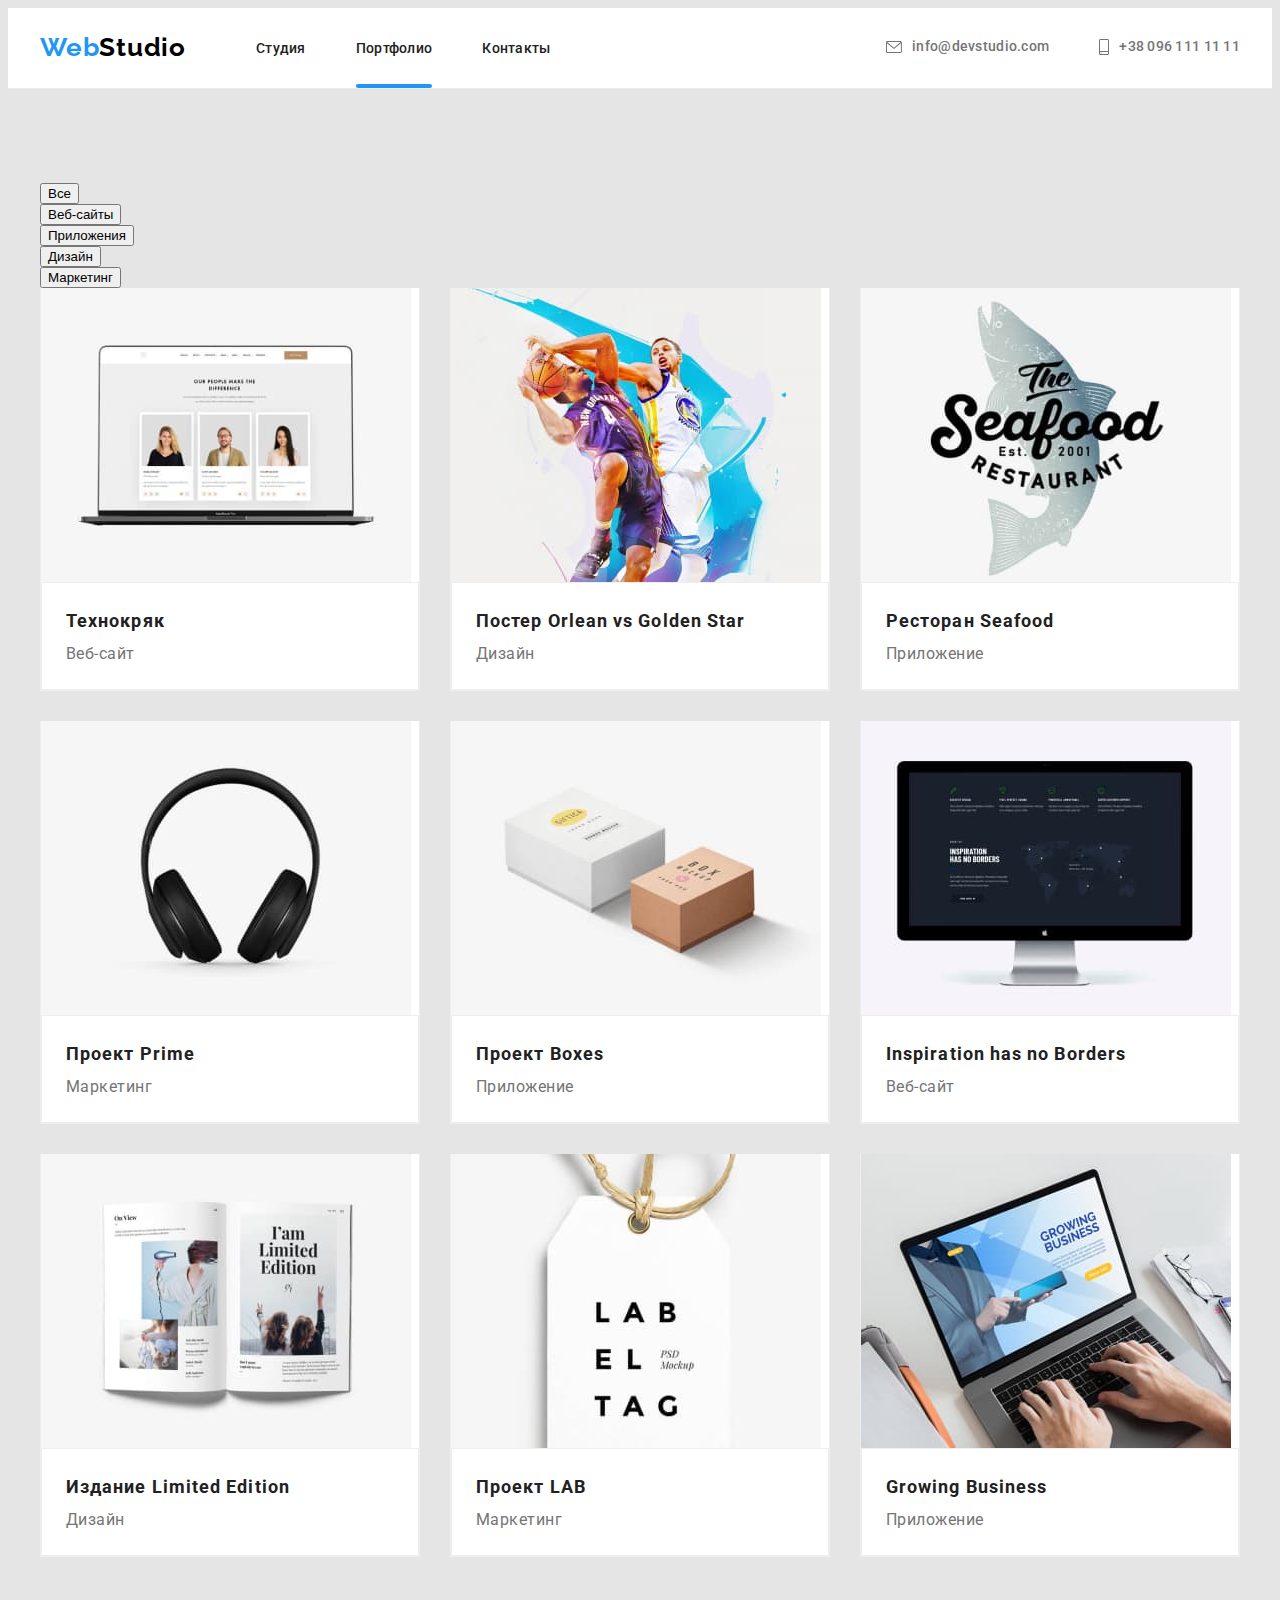
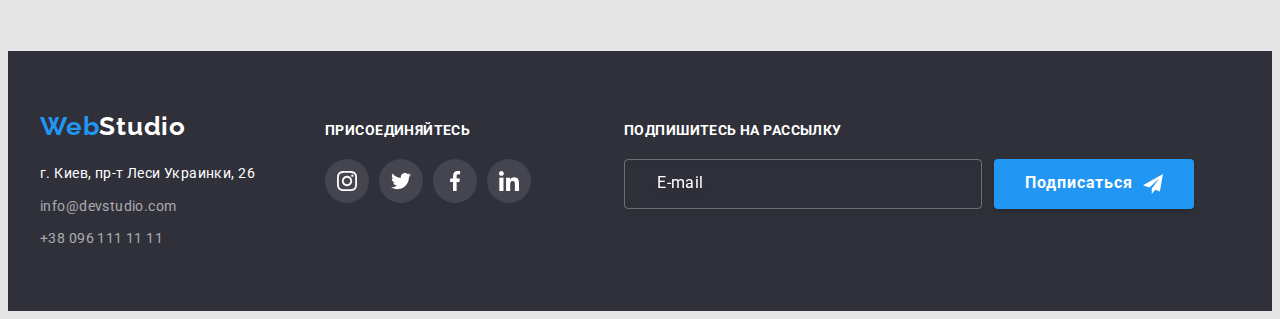
==== portfolio.html @ 43fce26d "start" ====
<!DOCTYPE html>
<html lang="ru">
  <head>
    <meta charset="UTF-8" />
    <meta http-equiv="X-UA-Compatible" content="IE=edge" />
    <meta name="viewport" content="width=device-width, initial-scale=1.0" />
    <title>Portfolio</title>
    <link
      rel="stylesheet"
      href="https://cdnjs.cloudflare.com/ajax/libs/modern-normalize/1.1.0/modern-normalize.min.css"
      integrity="sha512-wpPYUAdjBVSE4KJnH1VR1HeZfpl1ub8YT/NKx4PuQ5NmX2tKuGu6U/JRp5y+Y8XG2tV+wKQpNHVUX03MfMFn9Q=="
      crossorigin="anonymous"
      referrerpolicy="no-referrer"
    />
    <link rel="preconnect" href="https://fonts.googleapis.com" />
    <link rel="preconnect" href="https://fonts.gstatic.com" crossorigin />
    <link
      href="https://fonts.googleapis.com/css2?family=Raleway:wght@700&family=Roboto:wght@400;500;700;900&display=swap"
      rel="stylesheet"
    />
    <link rel="stylesheet" href="./css/styles.css" />
  </head>
  <body>
    <!-- Header -->
    <header class="header">
      <div class="container header-container">
        <nav class="header-navigation">
          <a class="link header-logo logo" href=""
            >Web<span class="header-web-logo logo">Studio</span></a
          >
          <ul class="list header-list">
            <li class="header-item">
              <a class="link header-link" href="./index.html">Студия</a>
            </li>
            <li class="header-item">
              <a class="link header-link current" href="">Портфолио</a>
            </li>
            <li class="header-item">
              <a class="link header-link" href="">Контакты</a>
            </li>
          </ul>
        </nav>
        <div class="header-conect">
          <a class="link header-mail" href="mailto:info@devstudio.com">
            <svg class="header-icon" width="16" height="12">
              <use href="./image/icons.svg#icon-mail"></use>
            </svg>
            info@devstudio.com</a
          >
          <a class="link header-tel" href="tel:+380961111111">
            <svg class="header-icon" width="10" height="16">
              <use href="./image/icons.svg#icon-smartphone"></use>
            </svg>
            +38 096 111 11 11</a
          >
        </div>
      </div>
    </header>
    <!-- Hero -->
    <main class="portfolio-hero">
      <section class="portfolio-hero-section section">
        <div class="container">
          <div class="filters-button">
            <ul class="list filters-list">
              <li class="filters-item">
                <button type="button" class="btn-item">Все</button>
              </li>
              <li class="filters-item">
                <button type="button" class="btn-item">Веб-сайты</button>
              </li>
              <li class="filters-item">
                <button type="button" class="btn-item">Приложения</button>
              </li>
              <li class="filters-item">
                <button type="button" class="btn-item">Дизайн</button>
              </li>
              <li class="filters-item">
                <button type="button" class="btn-item">Маркетинг</button>
              </li>
            </ul>
          </div>
          <ul class="list projects-list">
            <li class="project-item">
              <a href="" class="link project-link">
                <div class="project-item-wrap">
                  <img
                    src="./image/openlaptop.jpg"
                    alt="ноутбук із відкритим веб-сайтом"
                    width="370"
                    height="294"
                  />
                  <p class="project-top-text">
                    Технокряк это современная площадка распространения
                    коронавируса. Компании используют эту платформу для
                    цифрового шпионажа и атак на защищённые сервера конкурентов.
                  </p>
                </div>
                <div class="project-titles">
                  <h3 class="project-name">Технокряк</h3>
                  <p class="project-description">Веб-сайт</p>
                </div>
              </a>
            </li>
            <li class="project-item">
              <a href="" class="link project-link">
                <div class="project-item-wrap">
                  <img
                    src="./image/basketball.jpg"
                    alt="два чоловіка іграють у баскетбол"
                    width="370"
                    height="294"
                  />
                  <p class="project-top-text">
                    Технокряк это современная площадка распространения
                    коронавируса. Компании используют эту платформу для
                    цифрового шпионажа и атак на защищённые сервера конкурентов.
                  </p>
                </div>
                <div class="project-titles">
                  <h3 class="project-name">
                    Постер <span lang="en">Orlean vs Golden Star</span>
                  </h3>
                  <p class="project-description">Дизайн</p>
                </div>
              </a>
            </li>
            <li class="project-item">
              <a href="" class="link project-link">
                <div class="project-item-wrap">
                  <img
                    src="./image/logo.jpg"
                    alt="лейбл ресторану"
                    width="370"
                    height="294"
                  />
                  <p class="project-top-text">
                    Технокряк это современная площадка распространения
                    коронавируса. Компании используют эту платформу для
                    цифрового шпионажа и атак на защищённые сервера конкурентов.
                  </p>
                </div>
                <div class="project-titles">
                  <h3 class="project-name">
                    Ресторан <span lang="en">Seafood</span>
                  </h3>
                  <p class="project-description">Приложение</p>
                </div>
              </a>
            </li>
            <li class="project-item">
              <a href="" class="link project-link">
                <div class="project-item-wrap">
                  <img
                    src="./image/headphons.jpg"
                    alt="наушники"
                    width="370"
                    height="294"
                  />
                  <p class="project-top-text">
                    Технокряк это современная площадка распространения
                    коронавируса. Компании используют эту платформу для
                    цифрового шпионажа и атак на защищённые сервера конкурентов.
                  </p>
                </div>
                <div class="project-titles">
                  <h3 class="project-name">
                    Проект <span lang="en">Prime</span>
                  </h3>
                  <p class="project-description">Маркетинг</p>
                </div>
              </a>
            </li>
            <li class="project-item">
              <a href="" class="link project-link">
                <div class="project-item-wrap">
                  <img
                    src="./image/boxex.jpg"
                    alt="дві коробки"
                    width="370"
                    height="294"
                  />
                  <p class="project-top-text">
                    Технокряк это современная площадка распространения
                    коронавируса. Компании используют эту платформу для
                    цифрового шпионажа и атак на защищённые сервера конкурентов.
                  </p>
                </div>
                <div class="project-titles">
                  <h3 class="project-name">
                    Проект <span lang="en">Boxes</span>
                  </h3>
                  <p class="project-description">Приложение</p>
                </div>
              </a>
            </li>
            <li class="project-item">
              <a href="" class="link project-link">
                <div class="project-item-wrap">
                  <img
                    src="./image/laptop.jpg"
                    alt="екран компютера"
                    width="370"
                    height="294"
                  />
                  <p class="project-top-text">
                    Технокряк это современная площадка распространения
                    коронавируса. Компании используют эту платформу для
                    цифрового шпионажа и атак на защищённые сервера конкурентов.
                  </p>
                </div>
                <div class="project-titles">
                  <h3 class="project-name" lang="en">
                    Inspiration has no Borders
                  </h3>
                  <p class="project-description">Веб-сайт</p>
                </div>
              </a>
            </li>
            <li class="project-item">
              <a href="" class="link project-link">
                <div class="project-item-wrap">
                  <img
                    src="./image/book.jpg"
                    alt="відкрита книжка"
                    width="370"
                    height="294"
                  />
                  <p class="project-top-text">
                    Технокряк это современная площадка распространения
                    коронавируса. Компании используют эту платформу для
                    цифрового шпионажа и атак на защищённые сервера конкурентов.
                  </p>
                </div>
                <div class="project-titles">
                  <h3 class="project-name">
                    Издание <span lang="en">Limited Edition</span>
                  </h3>
                  <p class="project-description">Дизайн</p>
                </div>
              </a>
            </li>
            <li class="project-item">
              <a href="" class="link project-link">
                <div class="project-item-wrap">
                  <img
                    src="./image/jewerly.jpg"
                    alt="кулон із написом"
                    width="370"
                    height="294"
                  />
                  <p class="project-top-text">
                    Технокряк это современная площадка распространения
                    коронавируса. Компании используют эту платформу для
                    цифрового шпионажа и атак на защищённые сервера конкурентов.
                  </p>
                </div>
                <div class="project-titles">
                  <h3 class="project-name">
                    Проект <span lang="en">LAB</span>
                  </h3>
                  <p class="project-description">Маркетинг</p>
                </div>
              </a>
            </li>
            <li class="project-item">
              <a href="" class="link project-link">
                <div class="project-item-wrap">
                  <img
                    src="./image/laptoponworking.jpg"
                    alt="робота із клавіатурою лептопа"
                    width="370"
                    height="294"
                  />
                  <p class="project-top-text">
                    Технокряк это современная площадка распространения
                    коронавируса. Компании используют эту платформу для
                    цифрового шпионажа и атак на защищённые сервера конкурентов.
                  </p>
                </div>
                <div class="project-titles">
                  <h3 class="project-name" lang="en">Growing Business</h3>
                  <p class="project-description">Приложение</p>
                </div>
              </a>
            </li>
          </ul>
        </div>
      </section>
    </main>
    <!-- footer -->
    <footer class="footer">
      <div class="footer-container container">
        <div class="footer-adress-block">
          <a class="link footer-logo logo" href=""
            >Web<span class="footer-web-logo logo">Studio</span></a
          >
          <address class="adress">
            <ul class="list adress-list">
              <li class="link footer-item">
                <a
                  class="link footer-adress"
                  href="https://goo.gl/maps/T3b9SDdPzFCn92a46"
                  target="_blank"
                  rel="noopener noreferrer"
                  >г. Киев, пр-т Леси Украинки, 26</a
                >
              </li>
              <li>
                <a class="link footer-mail" href="mailto:info@devstudio.com"
                  >info@devstudio.com</a
                >
              </li>
              <li>
                <a class="link footer-tel" href="tel:+380961111111"
                  >+38 096 111 11 11</a
                >
              </li>
            </ul>
          </address>
        </div>
        <div class="adress-link">
          <p lang="ru" class="footer-link-title">присоединяйтесь</p>
          <ul class="footer-adress-list list">
            <li class="footer-adress-item">
              <a href="" class="footer-adress-link">
                <svg class="team-social-icon" width="20" height="20">
                  <use href="./image/icons.svg#icon-instagram"></use>
                </svg>
              </a>
            </li>
            <li class="footer-adress-item">
              <a href="" class="footer-adress-link">
                <svg class="footer-adress-icon" width="20" height="20">
                  <use href="./image/icons.svg#icon-twitter"></use>
                </svg>
              </a>
            </li>
            <li class="footer-adress-item">
              <a href="" class="footer-adress-link">
                <svg class="footer-adress-icon" width="20" height="20">
                  <use href="./image/icons.svg#icon-facebook"></use>
                </svg>
              </a>
            </li>
            <li class="footer-adress-item">
              <a href="" class="footer-adress-link">
                <svg class="footer-adress-icon" width="20" height="20">
                  <use href="./image/icons.svg#icon-linkedin"></use>
                </svg>
              </a>
            </li>
          </ul>
        </div>
        <div class="subscribe-container">
          <p class="subscribe-title">Подпишитесь на рассылку</p>
          <form action="#" class="subscribe-form">
            <input
              type="email"
              minlength="2"
              id="email"
              name="user-email"
              class="subscribe-form-input"
              placeholder="E-mail"
              required
            />
            <button type="submit" class="btn subscribe-btn">
              Подписаться<svg class="subscribe-btn-icon" width="20" height="20">
                <use href="./image/icons.svg#icon-send"></use>
              </svg>
            </button>
          </form>
        </div>
      </div>
    </footer>
  </body>
</html>
---- css/styles.css ----
:root {
  --main-title-color: #ffffff;
  --second-title-color: #212121;
  --main-text-color: #757575;
  --adress-text-color: #ffffff;
  --accent-color: #2196f3;
  --main-button-color: #2196f3;
  --link-text-color: #757575;
  --header-text-color: #212121;
}
p,
h1,
h2,
h3,
h4,
h5,
h6 {
  margin: 0;
}

ul {
  margin: 0;
  padding: 0;
}
button {
  cursor: pointer;
}
.container {
  width: 1200px;
  padding-left: 15px;
  padding-right: 15px;
  margin: 0 auto;
}

body {
  font-family: "Roboto", sans-serif;
  background-color: #e5e5e5;
  color: var(--main-text-color);
}
img {
  display: block;
  max-width: 100%;
  height: auto;
}

.list {
  list-style: none;
}

.link {
  text-decoration: none;
}
.visually-hidden {
  position: absolute;
  white-space: nowrap;
  width: 1px;
  height: 1px;
  overflow: hidden;
  border: 0;
  margin: 0;
  clip: rect(0 0 0 0);
  clip-path: inset(50%);
  margin: -1px;
}

.sections-title {
  font-weight: 700;
  font-size: 36px;
  line-height: 1.16;
  text-align: center;
  margin-bottom: 50px;
  letter-spacing: 0.03em;
  color: var(--second-title-color);
}
.logo {
  font-family: "Raleway";
  font-style: normal;
  font-weight: 700;
  font-size: 26px;
  line-height: 1.19;
  letter-spacing: 0.03em;
}

.section {
  padding-bottom: 94px;
  padding-top: 94px;
}

/*                       HEADER                 */
.header {
  background-color: #ffffff;
  padding-top: 24px;
  padding-bottom: 25px;
  border-bottom: 1px solid #ececec;
}

.header-list {
  display: flex;
}
.header-navigation {
  display: flex;
  align-items: center;
}
.header-conect {
  display: flex;
  align-items: center;
}

.header-container {
  display: flex;
  align-items: center;
}

.header-logo {
  margin-right: 70px;
  color: #2196f3;
}
.header-web-logo {
  color: #000000;
}
.header-item:not(:last-child) {
  margin-right: 50px;
}

.header-link {
  font-weight: 500;
  font-size: 14px;
  line-height: 1.14;
  letter-spacing: 0.02em;
  color: var(--header-text-color);
  transition: color 250ms cubic-bezier(0.4, 0, 0.2, 1);
  position: relative;
}

.header-link.current::after {
  content: "";
  width: 100%;
  height: 4px;
  background: #2196f3;
  border-radius: 2px;
  position: absolute;
  display: block;
  bottom: -32px;
  left: 0;
}

.header-link:hover,
.header-link:focus {
  color: var(--accent-color);
}

.header-mail {
  font-family: inherit;
  font-weight: 500;
  display: flex;
  align-items: center;
  font-size: 14px;
  line-height: 1.14;
  letter-spacing: 0.02em;
  transition: color 250ms cubic-bezier(0.4, 0, 0.2, 1);
  color: var(--link-text-color);
}
.header-mail:hover,
.header-mail:focus {
  color: var(--accent-color);
}
.header-icon {
  margin-right: 10px;
  display: flex;
  text-align: center;
  fill: currentColor;
  transition: color 250ms cubic-bezier(0.4, 0, 0.2, 1);
}
.header-icon:hover,
.header-icon:focus {
  fill: var(--accent-color);
}

.header-tel {
  margin-left: 50px;
  font-family: inherit;
  font-weight: 500;
  display: flex;
  align-items: center;
  font-size: 14px;
  line-height: 1.14;
  letter-spacing: 0.02em;
  transition: color 250ms cubic-bezier(0.4, 0, 0.2, 1);
  color: var(--link-text-color);
}
.header-tel:hover,
.header-tel:focus {
  color: var(--accent-color);
}

.header-conect {
  margin-left: auto;
}

/*                 HERO             */

/* MAIN SECTION */
.main-hero-section {
  background-color: #2f303a;
  background-image: linear-gradient(
      rgba(47, 48, 58, 0.4),
      rgba(47, 48, 58, 0.4)
    ),
    url(../image/imghero.jpg);
  background-repeat: no-repeat;
  background-position: center;
  background-size: cover;
  text-align: center;
  flex-direction: column;
  padding: 200px 0px;
}

.hero-title {
  width: 696px;
  margin: 0 auto;
  margin-bottom: 30px;
  font-weight: 900;
  font-size: 44px;
  line-height: 1.36;
  text-align: center;
  letter-spacing: 0.06em;
  text-transform: uppercase;
  color: var(--main-title-color);
}
.btn {
  margin: 0 auto;
  font-family: inherit;
  font-weight: 700;
  font-size: 16px;
  line-height: 1.9;
  letter-spacing: 0.06em;
  color: #ffffff;
}
.btn {
  border-style: none;
  width: 200px;
  height: 50px;
  background: #2196f3;
  box-shadow: 0px 4px 4px rgba(0, 0, 0, 0.15);
  border-radius: 4px;
  transition: color 250ms cubic-bezier(0.4, 0, 0.2, 1);
}
.btn:hover,
.btn:focus {
  color: #ffffff;
}
/* HERO SECTION */

.hero-responsibility-item {
  margin-bottom: 30px;
  width: 270px;
  height: 120px;
}
.hero-responsibility-item + .hero-responsibility-item {
  margin-left: 30px;
}
.hero-responsibility-link {
  width: 100%;
  height: 100%;
  display: flex;
  align-items: center;
  justify-content: center;
  background: #f5f4fa;
  border-radius: 4px;
}

.hero-list {
  display: flex;
}

.hero-item:not(:last-child) {
  margin-right: 30px;
}

.hero-after-title {
  margin-bottom: 10px;
}

.hero-title-description {
  width: 270px;
}
.hero-section {
  background-color: #fff;
  padding-top: 94px;
}

.hero-after-title {
  font-weight: 700;
  font-size: 14px;
  line-height: 1.14;
  letter-spacing: 0.03em;
  text-transform: uppercase;
  color: var(--second-title-color);
}
.hero-title-description {
  font-size: 14px;
  line-height: 1.7;
  letter-spacing: 0.03em;
  color: var(--main-text-color);
}

/*                   SECOND-HERO                  */

.hero-image-list {
  display: flex;
}
.hero-image:not(:last-child) {
  margin-right: 30px;
}
.hero-image {
  position: relative;
}
.hero-item-text {
  position: absolute;
  width: 100%;
  height: 70px;
  bottom: 0;
  left: 0;
  position: absolute;
  display: flex;
  align-items: center;
  justify-content: center;
  font-weight: 700;
  font-size: 14px;
  line-height: 1.14px;
  text-align: center;
  letter-spacing: 0.03em;
  text-transform: uppercase;
  background: rgba(47, 48, 58, 0.8);
  color: #ffffff;
}
.second-hero-section {
  background-color: #ffffff;
}

/*                TEAM SECTIONS */

.team-names {
  margin-bottom: 10px;
  font-weight: 500;
  font-size: 16px;
  line-height: 1.18;
  text-align: center;
  letter-spacing: 0.03em;
  color: var(--second-title-color);
}

.team-proffesion {
  font-size: 16px;
  line-height: 1.18;
  text-align: center;
  margin-bottom: 16px;
  letter-spacing: 0.03em;
  color: var(--main-text-color);
}

.team-section {
  background-color: #f5f4fa;
}

.team-list {
  display: flex;
  flex-wrap: wrap;
  margin-left: -30px;
}
.team-item {
  flex-basis: calc(100% / 4 - 30px);
  margin-left: 30px;
  background: #ffffff;
  box-shadow: 0px 1px 3px rgba(0, 0, 0, 0.12), 0px 1px 1px rgba(0, 0, 0, 0.14),
    0px 2px 1px rgba(0, 0, 0, 0.2);
  border-radius: 0px 0px 4px 4px;
}
.team-names-profession {
  padding-top: 30px;
  padding-bottom: 30px;
}
.team-social-list {
  display: flex;
  justify-content: center;
}

.team-social-item {
  width: 44px;
  height: 44px;
}
.team-social-item + .team-social-item {
  margin-left: 10px;
}
.team-social-link {
  width: 100%;
  height: 100%;
  display: flex;
  align-items: center;
  justify-content: center;
  background-color: #ffffff;
  border-radius: 50%;
  transition: color 250ms cubic-bezier(0.4, 0, 0.2, 1),
    background-color 250ms cubic-bezier(0.4, 0, 0.2, 1);
  color: #afb1b8;
}
.team-social-icon {
  fill: currentColor;
}
.team-social-link:hover,
.team-social-link:focus {
  background-color: #2196f3;
  color: #ffffff;
}
/*                             HERO-CLIENTS */
.regular-customers-list {
  display: flex;
  justify-content: center;
}

.regular-customers-item {
  width: 170px;
  height: 92px;
}
.regular-customers-item:not(:last-child) {
  margin-right: 30px;
}
.regular-customers-link {
  width: 100%;
  height: 100%;
  display: flex;
  align-items: center;
  justify-content: center;
  background-color: #ffffff;
  border: 1px solid #afb1b8;
  box-sizing: border-box;
  border-radius: 4px;
  transition: color 250ms cubic-bezier(0.4, 0, 0.2, 1),
    border-color 250ms cubic-bezier(0.4, 0, 0.2, 1);
  color: #afb1b8;
}
.regular-customers-icon {
  fill: currentColor;
}
.regular-customers-link:hover,
.regular-customers-link:focus {
  color: #2196f3;
  border: 1px solid #2196f3;
}
.regular-customers-section {
  background-color: #ffffff;
}
.regular-custumers {
  text-shadow: 0px 4px 4px rgba(0, 0, 0, 0.25);
}
/*                  FOOTER            */
.footer {
  padding-top: 60px;
  padding-bottom: 60px;
  background-color: #2f303a;
}
.footer-container {
  display: flex;
  align-items: baseline;
}

.footer-logo {
  color: #2196f3;
}
.footer-web-logo {
  color: var(--main-title-color);
}
.footer-adress {
  font-style: normal;
  font-family: inherit;
  font-size: 14px;
  line-height: 1.71;
  letter-spacing: 0.03em;
  color: #ffffff;
}
.footer-adress-block {
  margin-right: 70px;
}

.footer-mail {
  display: block;
  margin-bottom: 9px;
  font-style: normal;
  font-family: inherit;
  font-size: 14px;
  line-height: 1.71;
  letter-spacing: 0.03em;
  color: rgba(255, 255, 255, 0.6);
  transition: color 250ms cubic-bezier(0.4, 0, 0.2, 1);
}
.footer-mail:hover,
.footer-mail:focus {
  color: var(--accent-color);
}

.footer-tel {
  font-style: normal;
  font-family: inherit;
  font-size: 14px;
  line-height: 1.71;
  letter-spacing: 0.03em;
  color: rgba(255, 255, 255, 0.6);
  transition: color 250ms cubic-bezier(0.4, 0, 0.2, 1);
}
.footer-tel:hover,
.footer-tel:focus {
  color: var(--accent-color);
}

.adress-list {
  display: block;
}
.footer-item {
  margin-top: 20px;
  margin-bottom: 9px;
}
.footer-link-title {
  font-family: Roboto;
  margin-bottom: 20px;
  font-style: normal;
  font-weight: bold;
  font-size: 14px;
  line-height: 1.14;
  letter-spacing: 0.03em;
  text-transform: uppercase;
  color: #ffffff;
}
.footer-adress-list {
  display: flex;
  justify-content: center;
}

.footer-adress-item {
  width: 44px;
  height: 44px;
}
.footer-adress-item + .footer-adress-item {
  margin-left: 10px;
}
.footer-adress-link {
  width: 100%;
  height: 100%;
  display: flex;
  align-items: center;
  justify-content: center;
  background-color: rgba(255, 255, 255, 0.1);
  transition: color 250ms cubic-bezier(0.4, 0, 0.2, 1),
    background-color 250ms cubic-bezier(0.4, 0, 0.2, 1);
  border-radius: 50%;

  color: #ffffff;
}
.footer-adress-icon {
  fill: currentColor;
}
.footer-adress-link:hover,
.footer-adress-link:focus {
  background-color: #2196f3;
  color: #ffffff;
}
.subscribe-container {
  margin-left: 93px;
}
.subscribe-form {
  display: flex;
}
.subscribe-title {
  font-family: Roboto;
  margin-bottom: 20px;
  font-style: normal;
  font-weight: 700;
  font-size: 14px;
  line-height: 1.14;
  letter-spacing: 0.03em;
  text-transform: uppercase;
  color: #ffffff;
}
.subscribe-form-input {
  width: 358px;
  height: 50px;
  margin-right: 12px;
  background-color: transparent;
  border: 1px solid rgba(255, 255, 255, 0.3);
  box-sizing: border-box;
  filter: drop-shadow(0px 4px 4px rgba(0, 0, 0, 0.15));
  border-radius: 4px;
  color: var(--main-text-color);
  padding-left: 16px;
  transition: color 250ms cubic-bezier(0.4, 0, 0.2, 1);
}
.subscribe-form-input:focus {
  border-color: var(--accent-color);
}
.subscribe-form-input::placeholder {
  width: 47px;
  height: 20px;
  font-family: Roboto;
  font-style: normal;
  font-weight: 400;
  font-size: 16px;
  line-height: 1.25;
  display: flex;
  align-items: center;
  letter-spacing: 0.03em;
  padding-top: 15px;
  padding-left: 16px;
  color: #ffffff;
}

.subscribe-btn {
  display: flex;
  margin: 0 auto;
  align-items: center;
  justify-content: center;
}
.subscribe-btn-icon {
  margin-left: 10px;
}

/*                   Portfolio Project */
.project-name {
  font-weight: 700;
  font-size: 18px;
  line-height: 2;
  letter-spacing: 0.06em;
  color: var(--second-title-color);
}

.project-description {
  font-size: 16px;
  line-height: 1.87;
  letter-spacing: 0.03em;
  color: var(--main-text-color);
}

.projects-list {
  display: flex;
  flex-wrap: wrap;
  margin-left: -30px;
  margin-bottom: -30px;
}
.project-item {
  flex-basis: calc(100% / 3 - 30px);
  margin-left: 30px;
  margin-bottom: 30px;
  background: #ffffff;
  border: 1px solid #eeeeee;
  border-top: none;
  box-sizing: border-box;
}
.project-item:hover .project-top-text {
  transform: translateY(0);
}

.project-titles {
  padding: 20px 24px;
  background: #ffffff;
  border: 1px solid #eeeeee;
  box-sizing: border-box;
  transition: color 250ms cubic-bezier(0.4, 0, 0.2, 1);
}
.project-link {
  display: block;
}
.project-link:hover,
.project-link:focus {
  box-shadow: 0px 1px 1px rgba(0, 0, 0, 0.12), 0px 4px 4px rgba(0, 0, 0, 0.06),
    1px 4px 6px rgba(0, 0, 0, 0.16);
}
.project-item-wrap {
  position: relative;
  overflow: hidden;
}
.project-top-text {
  position: absolute;
  top: 0;
  left: 0;
  background-color: rgba(33, 150, 243, 0.9);
  padding: 63px 24px;
  color: #ffffff;
  font-size: 18px;
  line-height: 1.5;
  letter-spacing: 0.03em;
  height: 100%;
  transform: translateY(100%);
  transition: 250ms cubic-bezier(0.4, 0, 0.2, 1);
}

.backdrop {
  width: 100vw;
  height: 100vh;
  background-color: rgba(0, 0, 0, 0.486);
  position: fixed;
  top: 0;
  transition: opacity 666ms, visibility 666ms;
}
.backdrop.is-hidden .modal {
  transform: scale(1.25) rotate(180deg) translate(999px);
  transition: transform 666ms;
}
.modal {
  width: 528px;
  min-height: 581px;
  background-color: #ffffff;
  box-shadow: 0px 1px 3px rgba(0, 0, 0, 0.12), 0px 1px 1px rgba(0, 0, 0, 0.14),
    0px 2px 1px rgba(0, 0, 0, 0.2);
  border-radius: 4px;
  position: absolute;
  top: 50%;
  left: 50%;
  padding: 40px;
  transform: scale(1) rotate(0);
  transition: transform 666ms;
  transform: translate(-50%, -50%);
}
.modal-close {
  width: 30px;
  height: 30px;
  background: #ffffff;
  border: 1px solid rgba(0, 0, 0, 0.1);
  box-sizing: border-box;
  border-radius: 50%;
  position: absolute;
  top: 8px;
  right: 8px;
  display: flex;
  align-items: center;
  justify-content: center;
  transition: 250ms cubic-bezier(0.4, 0, 0.2, 1);
  color: #000000;
}
.modal-close-icon {
  fill: currentColor;
}
.modal-close:hover {
  color: var(--accent-color);
}
.is-hidden {
  visibility: hidden;
  opacity: 0;
  pointer-events: none;
}
.modal-title {
  font-weight: 700;
  font-size: 20px;
  margin-bottom: 30px;
  line-height: 1.15;
  text-align: center;
  letter-spacing: 0.03em;
  color: var(--second-title-color);
}
.modal-field {
  margin-bottom: 10px;
}
.input-wrap {
  position: relative;
}
.input-icon {
  position: absolute;
  left: 12px;
  top: 50%;
  transform: translateY(-50%);
}
.modal-form-input {
  width: 100%;
  height: 40px;
  border: 1px solid rgba(33, 33, 33, 0.2);
  box-sizing: border-box;
  border-radius: 4px;
  font-size: 14px;
  padding-left: 42px;
  padding-right: 12px;
  outline: none;
  transition: color 250ms cubic-bezier(0.4, 0, 0.2, 1);
  color: var(--main-text-color);
}
.modal-form-input:focus {
  border-color: var(--accent-color);
}
.modal-form-input:focus + .input-icon {
  fill: var(--accent-color);
}

.modal-form-text {
  width: 100%;
  height: 120px;
  font-weight: 400;
  font-size: 14px;
  border: 1px solid rgba(33, 33, 33, 0.2);
  box-sizing: border-box;
  border-radius: 4px;
  padding: 12px 16px;
  outline: none;
  resize: none;
  color: var(--main-text-color);
}
.form-input-text {
  font-weight: 400;
  padding-bottom: 4px;
  display: block;
  font-size: 14px;
  line-height: 1.14;
  letter-spacing: 0.01em;
}
.check-text {
  font-family: Roboto;
  font-style: normal;
  display: flex;
  align-items: center;
  justify-content: center;
  margin-bottom: 20px;
  font-weight: 400;
  font-size: 14px;
  line-height: 1.71;
  letter-spacing: 0.03em;
  color: var(--main-text-color);
}
.check-box-link {
  color: var(--accent-color);
}
.check-item {
  width: 16px;
  height: 15px;
  border: 2px solid #000000;
  border-radius: 2px;
  margin-right: 8px;
  display: flex;
  align-items: center;
  justify-content: center;
}
.check-icon {
  fill: #ffffff;
}
.modal-check:checked + .check-text .check-item {
  background-color: var(--accent-color);
  border: none;
}

.modal-btn {
  display: block;
  margin: 0 auto;
}
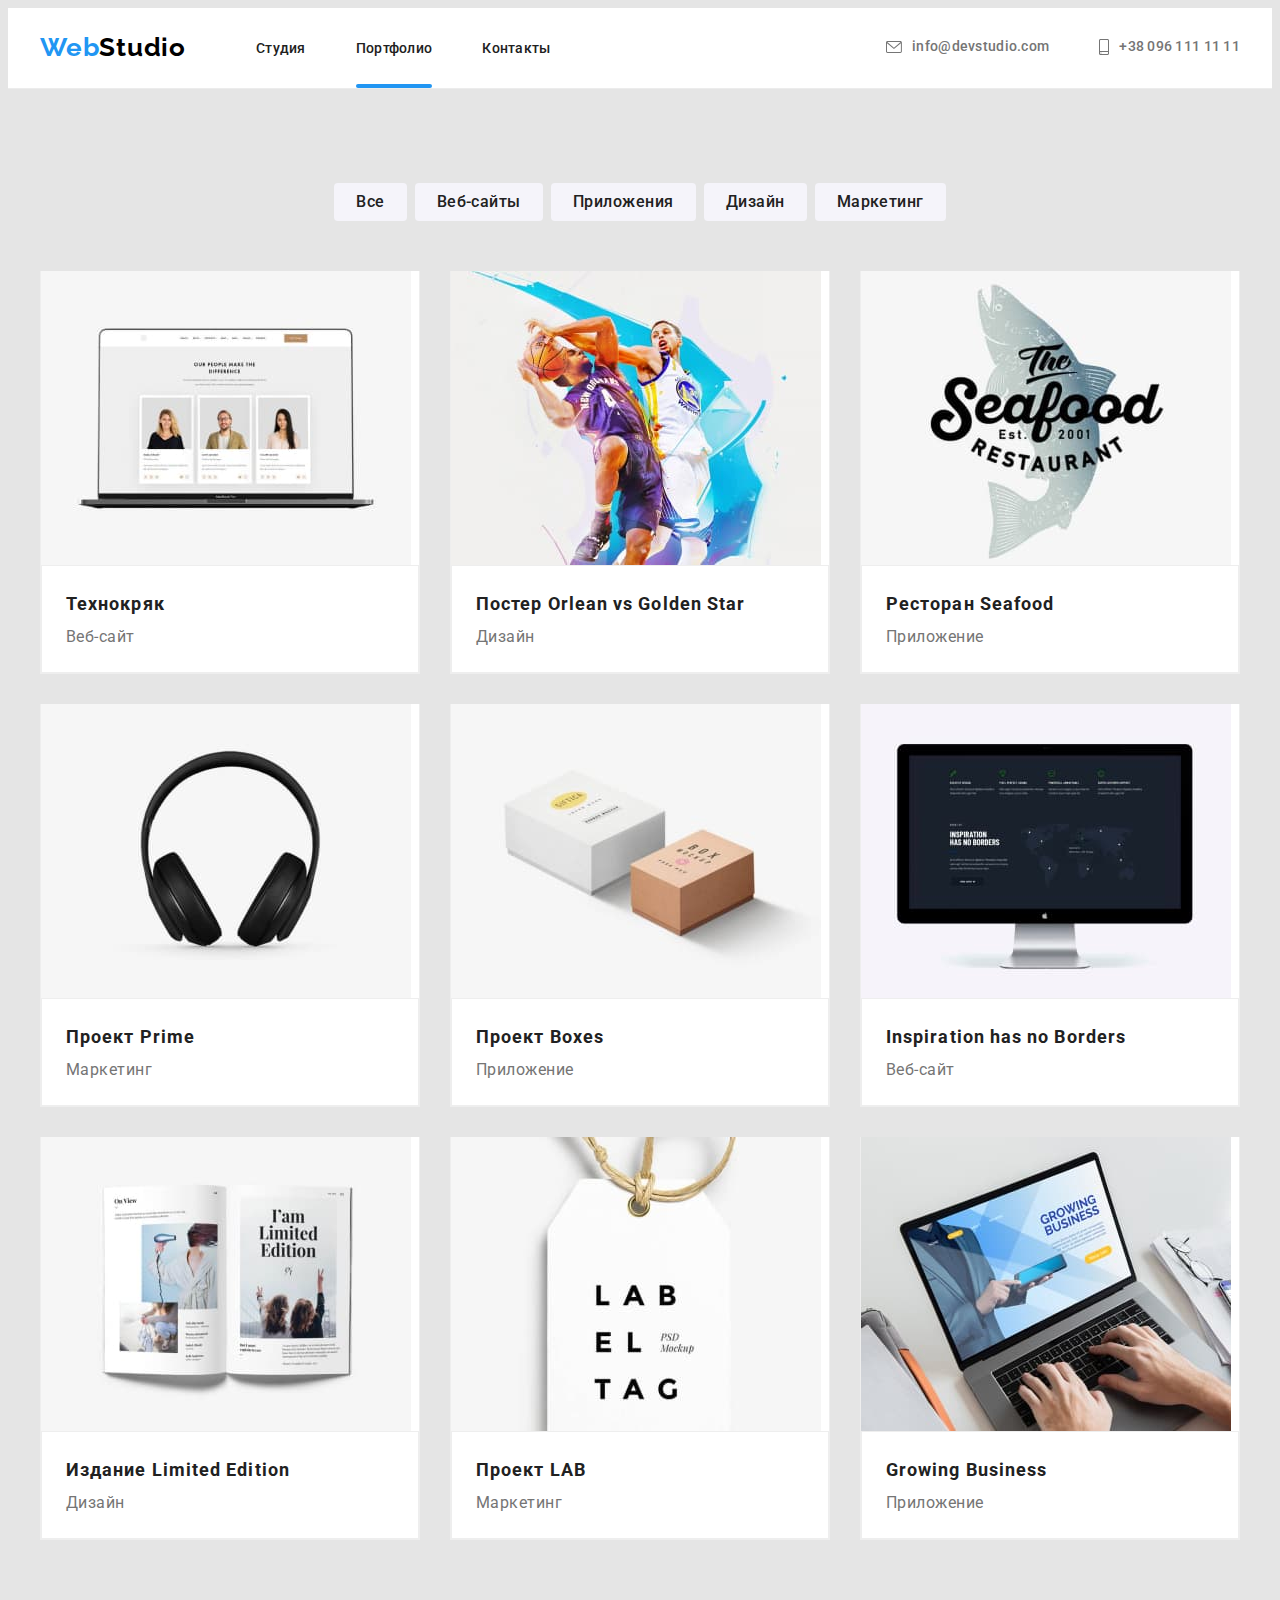
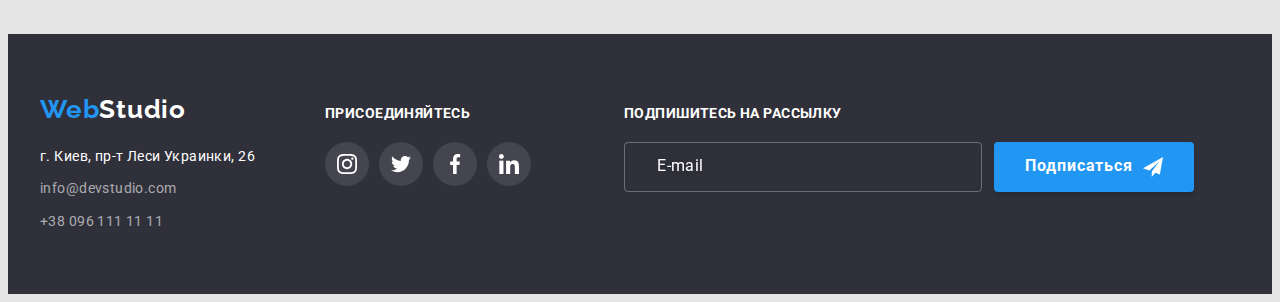
==== commit 888644fe: "start" ====
--- a/portfolio.html
+++ b/portfolio.html
@@ -19,6 +19,7 @@
       rel="stylesheet"
     />
     <link rel="stylesheet" href="./css/styles.css" />
+    <link rel="stylesheet" href="./css/main.css" />
   </head>
   <body>
     <!-- Header -->
--- a/css/styles.css
+++ b/css/styles.css
@@ -87,222 +87,6 @@
 }
 
 /*                       HEADER                 */
-.header {
-  background-color: #ffffff;
-  padding-top: 24px;
-  padding-bottom: 25px;
-  border-bottom: 1px solid #ececec;
-}
-
-.header-list {
-  display: flex;
-}
-.header-navigation {
-  display: flex;
-  align-items: center;
-}
-.header-conect {
-  display: flex;
-  align-items: center;
-}
-
-.header-container {
-  display: flex;
-  align-items: center;
-}
-
-.header-logo {
-  margin-right: 70px;
-  color: #2196f3;
-}
-.header-web-logo {
-  color: #000000;
-}
-.header-item:not(:last-child) {
-  margin-right: 50px;
-}
-
-.header-link {
-  font-weight: 500;
-  font-size: 14px;
-  line-height: 1.14;
-  letter-spacing: 0.02em;
-  color: var(--header-text-color);
-  transition: color 250ms cubic-bezier(0.4, 0, 0.2, 1);
-  position: relative;
-}
-
-.header-link.current::after {
-  content: "";
-  width: 100%;
-  height: 4px;
-  background: #2196f3;
-  border-radius: 2px;
-  position: absolute;
-  display: block;
-  bottom: -32px;
-  left: 0;
-}
-
-.header-link:hover,
-.header-link:focus {
-  color: var(--accent-color);
-}
-
-.header-mail {
-  font-family: inherit;
-  font-weight: 500;
-  display: flex;
-  align-items: center;
-  font-size: 14px;
-  line-height: 1.14;
-  letter-spacing: 0.02em;
-  transition: color 250ms cubic-bezier(0.4, 0, 0.2, 1);
-  color: var(--link-text-color);
-}
-.header-mail:hover,
-.header-mail:focus {
-  color: var(--accent-color);
-}
-.header-icon {
-  margin-right: 10px;
-  display: flex;
-  text-align: center;
-  fill: currentColor;
-  transition: color 250ms cubic-bezier(0.4, 0, 0.2, 1);
-}
-.header-icon:hover,
-.header-icon:focus {
-  fill: var(--accent-color);
-}
-
-.header-tel {
-  margin-left: 50px;
-  font-family: inherit;
-  font-weight: 500;
-  display: flex;
-  align-items: center;
-  font-size: 14px;
-  line-height: 1.14;
-  letter-spacing: 0.02em;
-  transition: color 250ms cubic-bezier(0.4, 0, 0.2, 1);
-  color: var(--link-text-color);
-}
-.header-tel:hover,
-.header-tel:focus {
-  color: var(--accent-color);
-}
-
-.header-conect {
-  margin-left: auto;
-}
-
-/*                 HERO             */
-
-/* MAIN SECTION */
-.main-hero-section {
-  background-color: #2f303a;
-  background-image: linear-gradient(
-      rgba(47, 48, 58, 0.4),
-      rgba(47, 48, 58, 0.4)
-    ),
-    url(../image/imghero.jpg);
-  background-repeat: no-repeat;
-  background-position: center;
-  background-size: cover;
-  text-align: center;
-  flex-direction: column;
-  padding: 200px 0px;
-}
-
-.hero-title {
-  width: 696px;
-  margin: 0 auto;
-  margin-bottom: 30px;
-  font-weight: 900;
-  font-size: 44px;
-  line-height: 1.36;
-  text-align: center;
-  letter-spacing: 0.06em;
-  text-transform: uppercase;
-  color: var(--main-title-color);
-}
-.btn {
-  margin: 0 auto;
-  font-family: inherit;
-  font-weight: 700;
-  font-size: 16px;
-  line-height: 1.9;
-  letter-spacing: 0.06em;
-  color: #ffffff;
-}
-.btn {
-  border-style: none;
-  width: 200px;
-  height: 50px;
-  background: #2196f3;
-  box-shadow: 0px 4px 4px rgba(0, 0, 0, 0.15);
-  border-radius: 4px;
-  transition: color 250ms cubic-bezier(0.4, 0, 0.2, 1);
-}
-.btn:hover,
-.btn:focus {
-  color: #ffffff;
-}
-/* HERO SECTION */
-
-.hero-responsibility-item {
-  margin-bottom: 30px;
-  width: 270px;
-  height: 120px;
-}
-.hero-responsibility-item + .hero-responsibility-item {
-  margin-left: 30px;
-}
-.hero-responsibility-link {
-  width: 100%;
-  height: 100%;
-  display: flex;
-  align-items: center;
-  justify-content: center;
-  background: #f5f4fa;
-  border-radius: 4px;
-}
-
-.hero-list {
-  display: flex;
-}
-
-.hero-item:not(:last-child) {
-  margin-right: 30px;
-}
-
-.hero-after-title {
-  margin-bottom: 10px;
-}
-
-.hero-title-description {
-  width: 270px;
-}
-.hero-section {
-  background-color: #fff;
-  padding-top: 94px;
-}
-
-.hero-after-title {
-  font-weight: 700;
-  font-size: 14px;
-  line-height: 1.14;
-  letter-spacing: 0.03em;
-  text-transform: uppercase;
-  color: var(--second-title-color);
-}
-.hero-title-description {
-  font-size: 14px;
-  line-height: 1.7;
-  letter-spacing: 0.03em;
-  color: var(--main-text-color);
-}
 
 /*                   SECOND-HERO                  */
 
@@ -620,6 +404,42 @@
 }
 .subscribe-btn-icon {
   margin-left: 10px;
+}
+/*                PORTFOLIO   - Filters button                  */
+
+.btn-item {
+  font-family: inherit;
+  cursor: pointer;
+  font-weight: 500;
+  font-size: 16px;
+  line-height: 1.62;
+  letter-spacing: 0.03em;
+  border-style: none;
+  background: #f5f4fa;
+  border-radius: 4px;
+
+  padding: 6px 22px;
+  border-width: 0;
+  transition: color 250ms cubic-bezier(0.4, 0, 0.2, 1),
+    background-color 250ms cubic-bezier(0.4, 0, 0.2, 1);
+  color: var(--header-text-color);
+}
+.btn-item {
+  fill: currentColor;
+}
+
+.btn-item:hover,
+.btn-item:focus {
+  background-color: var(--accent-color);
+  color: #ffffff;
+}
+.filters-list {
+  display: flex;
+  justify-content: center;
+  margin-bottom: 50px;
+}
+.filters-item:not(:last-child) {
+  margin-right: 8px;
 }
 
 /*                   Portfolio Project */
--- a/css/main.css
+++ b/css/main.css
@@ -0,0 +1,227 @@
+.header {
+  background-color: #ffffff;
+  padding-top: 24px;
+  padding-bottom: 25px;
+  border-bottom: 1px solid #ececec;
+}
+
+.header-list {
+  display: flex;
+}
+
+.header-navigation {
+  display: flex;
+  align-items: center;
+}
+
+.header-conect {
+  display: flex;
+  align-items: center;
+}
+
+.header-container {
+  display: flex;
+  align-items: center;
+}
+
+.header-logo {
+  margin-right: 70px;
+  color: #2196f3;
+}
+
+.header-web-logo {
+  color: #000000;
+}
+
+.header-item:not(:last-child) {
+  margin-right: 50px;
+}
+
+.header-link {
+  font-weight: 500;
+  font-size: 14px;
+  line-height: 1.14;
+  letter-spacing: 0.02em;
+  color: var(--header-text-color);
+  transition: color 250ms cubic-bezier(0.4, 0, 0.2, 1);
+  position: relative;
+}
+
+.header-link.current::after {
+  content: "";
+  width: 100%;
+  height: 4px;
+  background: #2196f3;
+  border-radius: 2px;
+  position: absolute;
+  display: block;
+  bottom: -32px;
+  left: 0;
+}
+
+.header-link:hover,
+.header-link:focus {
+  color: var(--accent-color);
+}
+
+.header-mail {
+  font-family: inherit;
+  font-weight: 500;
+  display: flex;
+  align-items: center;
+  font-size: 14px;
+  line-height: 1.14;
+  letter-spacing: 0.02em;
+  transition: color 250ms cubic-bezier(0.4, 0, 0.2, 1);
+  color: var(--link-text-color);
+}
+
+.header-mail:hover,
+.header-mail:focus {
+  color: var(--accent-color);
+}
+
+.header-icon {
+  margin-right: 10px;
+  display: flex;
+  text-align: center;
+  fill: currentColor;
+  transition: color 250ms cubic-bezier(0.4, 0, 0.2, 1);
+}
+
+.header-icon:hover,
+.header-icon:focus {
+  fill: var(--accent-color);
+}
+
+.header-tel {
+  margin-left: 50px;
+  font-family: inherit;
+  font-weight: 500;
+  display: flex;
+  align-items: center;
+  font-size: 14px;
+  line-height: 1.14;
+  letter-spacing: 0.02em;
+  transition: color 250ms cubic-bezier(0.4, 0, 0.2, 1);
+  color: var(--link-text-color);
+}
+
+.header-tel:hover,
+.header-tel:focus {
+  color: var(--accent-color);
+}
+
+.header-conect {
+  margin-left: auto;
+}
+
+/*                 HERO             */
+/* MAIN SECTION */
+.main-hero-section {
+  background-color: #2f303a;
+  background-image: linear-gradient(rgba(47, 48, 58, 0.4), rgba(47, 48, 58, 0.4)), url(../image/imghero.jpg);
+  background-repeat: no-repeat;
+  background-position: center;
+  background-size: cover;
+  text-align: center;
+  flex-direction: column;
+  padding: 200px 0px;
+}
+
+.hero-title {
+  width: 696px;
+  margin: 0 auto;
+  margin-bottom: 30px;
+  font-weight: 900;
+  font-size: 44px;
+  line-height: 1.36;
+  text-align: center;
+  letter-spacing: 0.06em;
+  text-transform: uppercase;
+  color: var(--main-title-color);
+}
+
+.btn {
+  margin: 0 auto;
+  font-family: inherit;
+  font-weight: 700;
+  font-size: 16px;
+  line-height: 1.9;
+  letter-spacing: 0.06em;
+  color: #ffffff;
+}
+
+.btn {
+  border-style: none;
+  width: 200px;
+  height: 50px;
+  background: #2196f3;
+  box-shadow: 0px 4px 4px rgba(0, 0, 0, 0.15);
+  border-radius: 4px;
+  transition: color 250ms cubic-bezier(0.4, 0, 0.2, 1);
+}
+
+.btn:hover,
+.btn:focus {
+  color: #ffffff;
+}
+
+/* HERO SECTION */
+.hero-responsibility-item {
+  margin-bottom: 30px;
+  width: 270px;
+  height: 120px;
+}
+
+.hero-responsibility-item + .hero-responsibility-item {
+  margin-left: 30px;
+}
+
+.hero-responsibility-link {
+  width: 100%;
+  height: 100%;
+  display: flex;
+  align-items: center;
+  justify-content: center;
+  background: #f5f4fa;
+  border-radius: 4px;
+}
+
+.hero-list {
+  display: flex;
+}
+
+.hero-item:not(:last-child) {
+  margin-right: 30px;
+}
+
+.hero-after-title {
+  margin-bottom: 10px;
+}
+
+.hero-title-description {
+  width: 270px;
+}
+
+.hero-section {
+  background-color: #fff;
+  padding-top: 94px;
+}
+
+.hero-after-title {
+  font-weight: 700;
+  font-size: 14px;
+  line-height: 1.14;
+  letter-spacing: 0.03em;
+  text-transform: uppercase;
+  color: var(--second-title-color);
+}
+
+.hero-title-description {
+  font-size: 14px;
+  line-height: 1.7;
+  letter-spacing: 0.03em;
+  color: var(--main-text-color);
+}
+/*# sourceMappingURL=main.css.map */